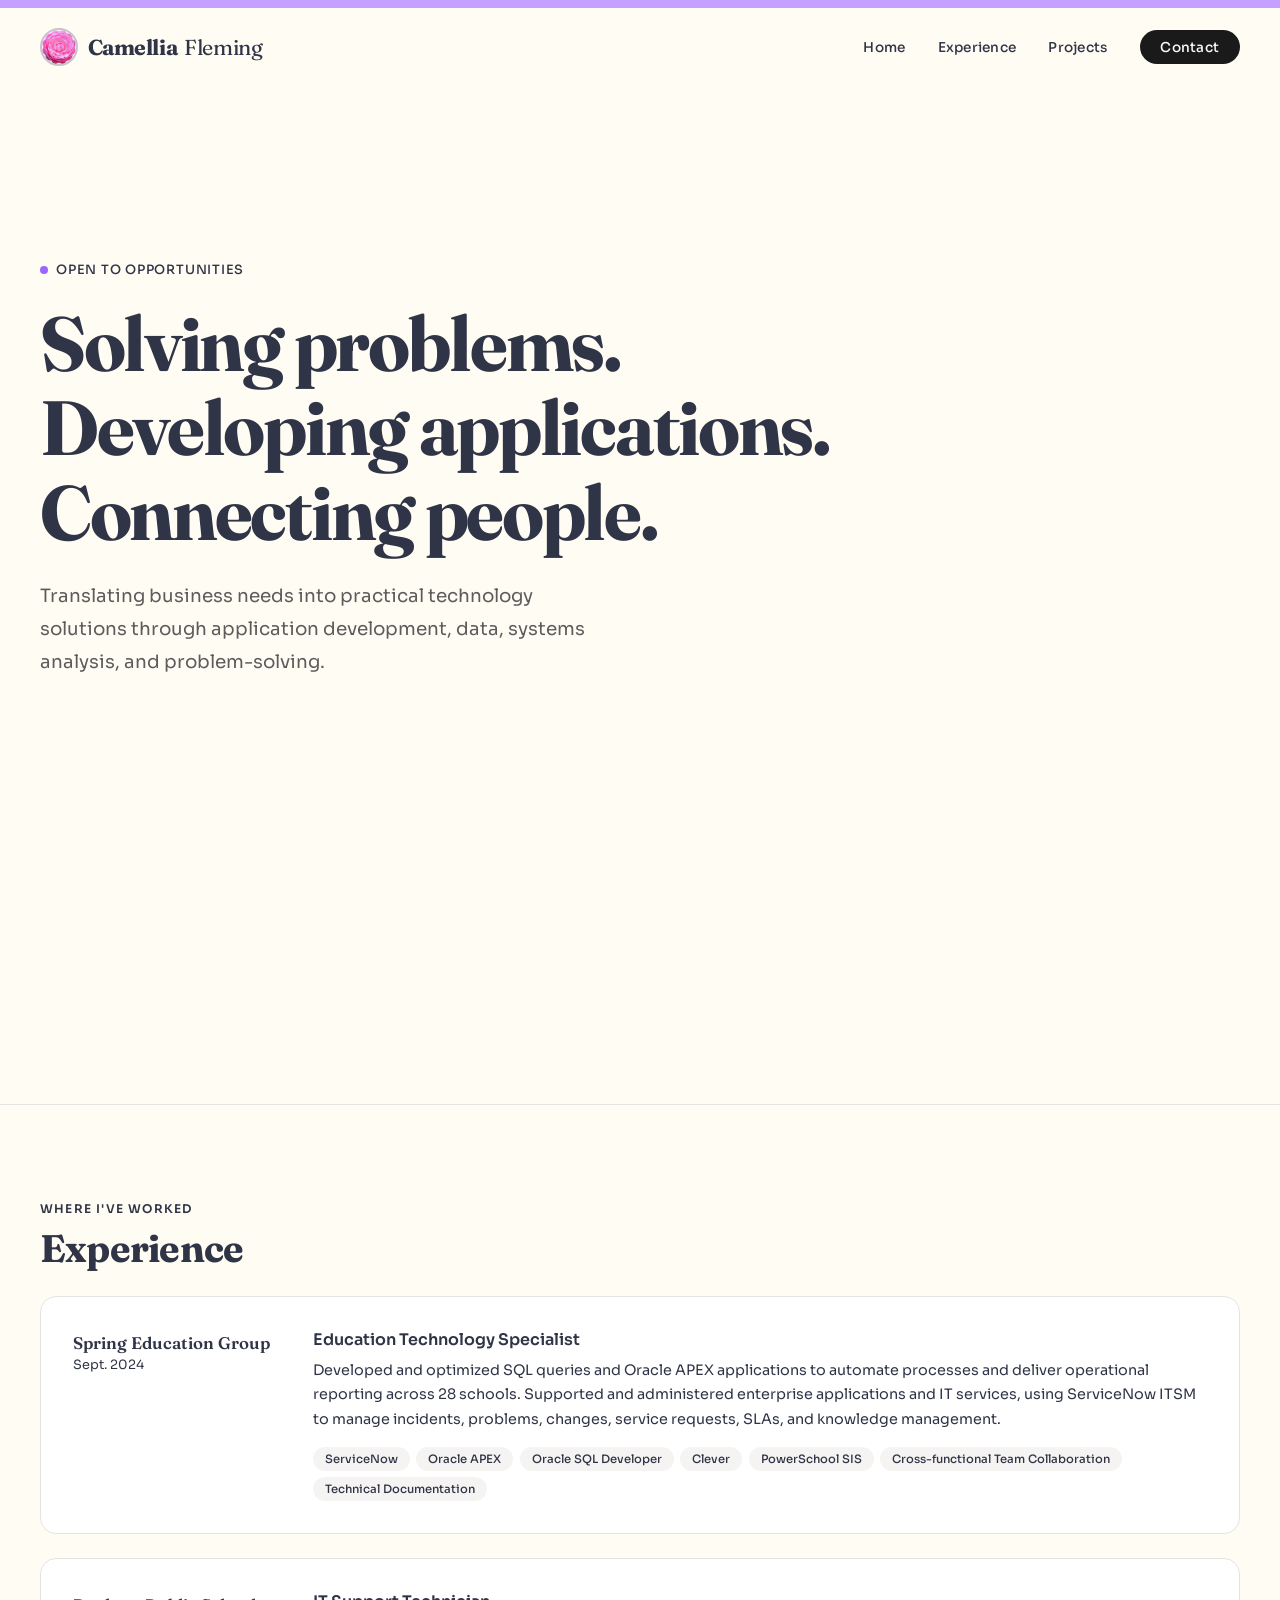
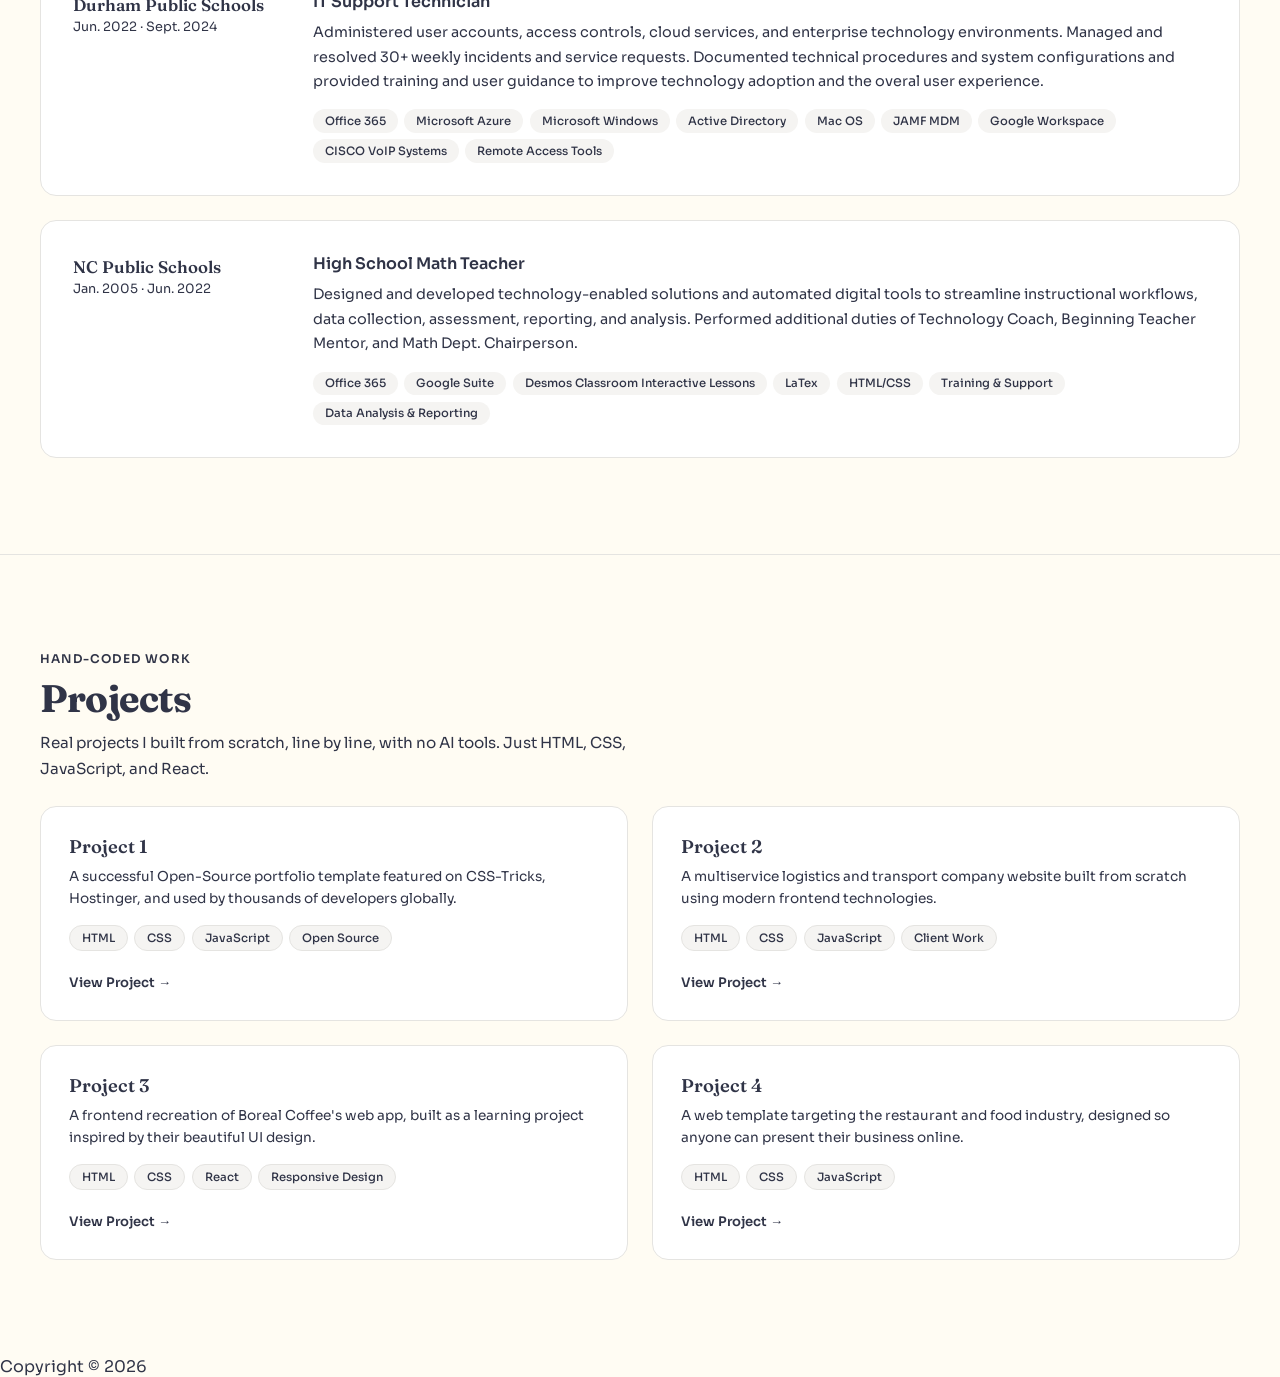
==== index.html @ 1df29368 "Rename portfolio.html to index.html" ====
<!DOCTYPE html>
<html lang="en">

<head>
    <meta charset="UTF-8">
    <title>Software Developer Portfolio</title>
    <link rel="stylesheet" href="style.css" />
    <link rel="preconnect" href="https://fonts.googleapis.com">
    <link rel="preconnect" href="https://fonts.gstatic.com" crossorigin>
    <link
        href="https://fonts.googleapis.com/css2?family=Sora:wght@300;400;500;600;700&family=Fraunces:ital,opsz,wght@0,9..144,300;0,9..144,500;0,9..144,700;1,9..144,400&display=swap"
        rel="stylesheet">
    <!--link href="https://fonts.googleapis.com/css2?family=Libre+Baskerville&display=swap" rel="stylesheet"-->
</head>

<body>
    <nav id="navbar">
        <a href="#" class="nav-icon">
            <img src="assets/images/Camellia-icon.png" alt="Camellia bloom">
            Camellia
            <span>Fleming</span>
        </a>
        <div class="nav-links" id="navLinks">
            <a href="#">Home</a>
            <a href="#experience">Experience</a>
            <a href="#projects">Projects</a>
            <a href="#contact" class="nav-cont">Contact</a>
        </div>
        <button class="nav-toggle" id="navToggle" aria-label="Toggle navigation">
            <span></span>
            <span></span>
        </button>
    </nav>

    <section class="poster">
        <div class="poster-content">
            <div class="poster-status">
                <span class="dot"></span>
                Open to Opportunities
            </div>
            <h1>Solving problems. <br>
                Developing applications.<br>
                Connecting people.</h1>
            <p class="poster-description">Translating business needs into practical technology solutions 
                through application development, data, systems analysis, and problem-solving.
            </p>
        </div>  
    </section>
    <section id="about">
    </section>
    <section id="experience">
        <div class="section-header">
            <div>
                <p class="section-label">Where I've Worked</p>
                <h2 class="section-title">Experience</h2>
            </div>
        </div>
        <div class="exp-timeline">
            <div class="exp-card reveal">
                <div class="exp-meta">
                    <span class="company">Spring Education Group</span>
                     Sept. 2024
                </div>
                <div class="exp-body">
                    <h4>Education Technology Specialist</h4>
                    <p>Developed and optimized SQL queries and Oracle APEX applications to automate processes
                    and deliver operational reporting across 28 schools. Supported and administered enterprise 
                    applications and IT services, using ServiceNow ITSM to manage incidents, problems, 
                    changes, service requests, SLAs, and knowledge management.
                    </p>
                    <div class="exp-tags">
                        <span>ServiceNow</span>
                        <span>Oracle APEX</span>
                        <span>Oracle SQL Developer</span>
                        <span>Clever</span>
                        <span>PowerSchool SIS</span>
                        <span>Cross-functional Team Collaboration</span>
                        <span>Technical Documentation</span>
                    </div>
                </div>
            </div>
            <div class="exp-card reveal">
                <div class="exp-meta">
                    <span class="company">Durham Public Schools</span>
                    Jun. 2022 · Sept. 2024
                </div>
                <div class="exp-body">
                    <h4>IT Support Technician</h4>
                    <p>Administered user accounts, access controls, cloud services, and enterprise technology
                        environments. Managed and resolved 30+ weekly incidents and service requests. Documented
                        technical procedures and system configurations and provided training and user guidance
                        to improve technology adoption and the overal user experience. 
                    </p>
                    <div class="exp-tags">
                        <span>Office 365</span>
                        <span>Microsoft Azure</span>
                        <span>Microsoft Windows</span>
                        <span>Active Directory</span>
                        <span>Mac OS</span>
                        <span>JAMF MDM</span>
                        <span>Google Workspace</span>
                        <span>CISCO VoIP Systems</span>
                        <span>Remote Access Tools</span>
                    </div>
                </div>
            </div>
            <div class="exp-card reveal">
                <div class="exp-meta">
                    <span class="company">NC Public Schools</span>
                    Jan. 2005 · Jun. 2022
                </div>
                <div class="exp-body">
                    <h4>High School Math Teacher</h4>
                    <p>Designed and developed technology-enabled solutions and automated digital tools
                        to streamline instructional workflows, data collection, assessment, reporting, 
                        and analysis. Performed additional duties of Technology Coach, Beginning Teacher Mentor, 
                        and Math Dept. Chairperson.
                    </p>
                    <div class="exp-tags">
                        <span>Office 365</span>
                        <span>Google Suite</span>
                        <span>Desmos Classroom Interactive Lessons</span>
                        <span>LaTex</span>
                        <span>HTML/CSS</span>
                        <span>Training & Support</span>
                        <span>Data Analysis & Reporting</span>
                    </div>
                </div>
            </div>
        </div>
    </section>
    <!-- PROJECTS -->
    <section id="projects">
    <div class="section-header">
        <div>
            <p class="section-label">Hand-Coded Work</p>
            <h2 class="section-title">Projects</h2>
            <p class="section-headline">Real projects I built from scratch, line by line, with no AI tools. Just HTML,
                CSS, JavaScript, and React.</p>
        </div>
    </div>
    <div class="projects-grid">
        <div class="project-card reveal">
            <div class="project-info">
                <h4>Project 1</h4>
                <p>A successful Open-Source portfolio template featured on CSS-Tricks, Hostinger, and used by thousands
                    of developers globally.</p>
                <div class="project-tags">
                    <span>HTML</span>
                    <span>CSS</span>
                    <span>JavaScript</span>
                    <span>Open Source</span>
                </div>
                <a href="https://github.com/rammcodes/dopefolio" target="_blank" class="project-link">View Project →</a>
            </div>
        </div>
        <div class="project-card reveal">
            <div class="project-info">
                <h4>Project 2</h4>
                <p>A multiservice logistics and transport company website built from scratch using modern frontend
                    technologies.</p>
                <div class="project-tags">
                    <span>HTML</span>
                    <span>CSS</span>
                    <span>JavaScript</span>
                    <span>Client Work</span>
                </div>
                <a href="https://wilsonport-web.netlify.app" target="_blank" class="project-link">View Project →</a>
            </div>
        </div>
        <div class="project-card reveal">
            <div class="project-info">
                <h4>Project 3</h4>
                <p>A frontend recreation of Boreal Coffee's web app, built as a learning project inspired by their
                    beautiful UI design.</p>
                <div class="project-tags">
                    <span>HTML</span>
                    <span>CSS</span>
                    <span>React</span>
                    <span>Responsive Design</span>
                </div>
                <a href="https://bc-clone.netlify.app" target="_blank" class="project-link">View Project →</a>
            </div>
        </div>
        <div class="project-card reveal">
            <div class="project-info">
                <h4>Project 4</h4>
                <p>A web template targeting the restaurant and food industry, designed so anyone can present their
                    business online.</p>
                <div class="project-tags">
                    <span>HTML</span>
                    <span>CSS</span>
                    <span>JavaScript</span>
                </div>
                <a href="https://fc-rest.netlify.app" target="_blank" class="project-link">View Project →</a>
            </div>
        </div>
    </div>
    </section>


    <footer>
        <p id="copyright" class="copyright text">
            Copyright &copy; 2026 <!--by The Code Magazine.-->
        </p>
    </footer>
<script src="script.js"></script>
</body>

</html>
---- style.css ----
* {
    margin: 0;
    padding: 0;
}


body {
    background-color: #fffcf3;
    color: #303447;
    font-family: 'Sora', sans-serif; 
    display: block;
}

::selection{
    background: #9966ff;
    color: #fffcf3;
}

nav {
    position: fixed;
    top: 0;
    left: 0;
    right: 0;
    z-index: 100;
    padding: 1.25rem 2.5rem;
    display: flex;
    justify-content: space-between;
    align-items: center;
    font-size: 18px;
    text-align: right;
    background: #fffcf3;
    backdrop-filter: blur(16px);
    border-top: 8px solid #c4a0ff;
    border-bottom: 1px solid transparent;
    transition: border-color 0.3s, padding 0.3s;
}

nav.scrolled {
    border-bottom-color: #c2c1bd;
    padding: 0.9rem 2.5rem;
}

.nav-icon {
    font-family: 'Fraunces', serif;
    font-weight: 700;
    font-size: 1.35rem;
    text-decoration: none;
    color: #303447;
    letter-spacing: -0.02em;
    display: flex;
    align-items: center;
    gap: 0.6rem;
}

.nav-icon img {
    width: 34px;
    height: 34px;
    border-radius: 50%;
    object-fit: cover;
    border: 2px solid #c9c1cf;
    transition: border-color 0.2s;
}

.nav-icon:hover img {
    border-color: #9966ff;
}

.nav-icon span {
    color: #303447;
    font-weight: 400;
    margin-left: -0.15rem;
}

.nav-links{
    display: flex;
    align-items: center;
    gap: 2rem;
}

.nav-links a{
    color: #303447;
    text-decoration: none;
    font-size: 0.85rem;
    font-weight: 500;
    letter-spacing: 0.02em;
    transition: color 0.2s;
}

.nav-links a:hover{
    color: #9966ff;
}

.nav-links a.nav-cont {
    background: #1A1A1A;
    color: #FAFAF9;
    padding: 0.55rem 1.3rem;
    border-radius: 100px;
    transition: transform 0.2s, box-shadow 0.2s;
}

.nav-links a.nav-cont:hover {
    color: #9966ff;
    transform: translateY(-1px);
    box-shadow: 0 4px 16px rgba(0, 0, 0, 0.15);
}

.nav-toggle {
    display: none;
    background: none;
    border: none;
    cursor: pointer;
    padding: 0.5rem;
}

.nav-toggle span {
    display: block;
    width: 22px;
    height: 2px;
    background: #1A1A1A;
    margin: 5px 0;
    transition: 0.3s;
}

.poster {
    min-height: 80vh;
    display: flex;
    align-items: center;
    padding: 8rem 2.5rem 4rem;
    max-width: 1200px;
    margin: 0 auto;
}

.poster-content {
    width: 100%;
}

.poster-status {
    display: inline-flex;
    align-items: center;
    gap: 0.5rem;
    font-size: 0.8rem;
    font-weight: 500;
    color: #303447;
    letter-spacing: 0.06em;
    text-transform: uppercase;
    margin-bottom: 1.5rem;
    opacity: 0;
    animation: fadeUp 0.6s ease forwards 0.2s;
}

.poster-status .dot {
    width: 8px;
    height: 8px;
    border-radius: 50%;
    background: #9966ff;
    animation: pulse 2s ease infinite;
}

@keyframes pulse {
    0%,
    100% {
        opacity: 1;
        transform: scale(1);
    }
    50% {
        opacity: 0.6;
        transform: scale(0.85);
    }
}


@keyframes fadeUp {
    from {
        opacity: 0;
        transform: translateY(24px);
    }

    to {
        opacity: 1;
        transform: translateY(0);
    }
}


.poster h1 {
    font-family: 'Fraunces', serif;
    font-size: clamp(2.8rem, 6vw, 5rem);
    font-weight: 700;
    line-height: 1.1;
    letter-spacing: -0.03em;
    margin-bottom: 1.5rem;
    opacity: 0;
    animation: fadeUp 0.6s ease forwards 0.35s;
}

.poster h1 .highlight {
    background: linear-gradient(135deg, #9966ff, #c4a0ff);
    -webkit-background-clip: text;
    background-clip: text;
    -webkit-text-fill-color: transparent;
}

.poster-description {
    font-size: 1.15rem;
    color: #5C5C5C;
    max-width: 580px;
    line-height: 1.8;
    margin-bottom: 2.5rem;
    opacity: 0;
    animation: fadeUp 0.6s ease forwards 0.5s;
}

.poster-actions {
    display: flex;
    gap: 1rem;
    align-items: center;
    flex-wrap: wrap;
    margin-bottom: 3rem;
    opacity: 0;
    animation: fadeUp 0.6s ease forwards 0.65s;
}

/* ---- SECTIONS ---- */
section {
    padding: 6rem 2.5rem;
    max-width: 1200px;
    margin: 0 auto;
}

.section-header {
    display: flex;
    justify-content: space-between;
    align-items: flex-end;
    margin-bottom: 1.5rem;
    flex-wrap: wrap;
    gap: 1rem;
}

.section-label {
    font-size: 0.75rem;
    font-weight: 600;
    letter-spacing: 0.1em;
    text-transform: uppercase;
    color: #303447;
    margin-bottom: 0.5rem;
}

.section-title {
    font-family: 'Fraunces', serif;
    font-size: clamp(1.8rem, 3vw, 2.5rem);
    font-weight: 700;
    letter-spacing: -0.02em;
}

.section-headline {
    font-size: 0.95rem;
    color: #303447;
    max-width: 600px;
    line-height: 1.7;
    margin-top: 0.5rem;
}

/* ---- EXPERIENCE ---- */
#experience {
    border-top: 1px solid #E5E4E1;
}

.exp-timeline {
    display: flex;
    flex-direction: column;
    gap: 1.5rem;
}

.exp-card {
    display: grid;
    grid-template-columns: 200px 1fr;
    gap: 2.5rem;
    padding: 2rem;
    border-radius: 16px;
    border: 1px solid #E5E4E1;
    background: #FFFFFF;
    transition: border-color 0.3s, transform 0.2s;
}

.exp-card:hover {
    border-color: #9966ff;
    transform: translateY(-2px);
}

.exp-meta {
    font-size: 0.8rem;
    color: #303447;
    padding-top: 0.25rem;
}

.exp-meta .company {
    font-family: 'Fraunces', serif;
    font-weight: 600;
    font-size: 1.05rem;
    color: var(--text);
    display: block;
    margin-bottom: 0.25rem;
}

.exp-body h4 {
    font-weight: 600;
    font-size: 1rem;
    margin-bottom: 0.5rem;
}

.exp-body p {
    font-size: 0.9rem;
    color: #303447;
    line-height: 1.7;
}

.exp-tags {
    display: flex;
    gap: 0.4rem;
    margin-top: 1rem;
    flex-wrap: wrap;
}

.exp-tags span {
    padding: 0.3rem 0.75rem;
    border-radius: 100px;
    background: #f5f4f2;
    font-size: 0.72rem;
    font-weight: 500;
}

/* ---- PROJECTS ---- */
#projects {
    border-top: 1px solid #E5E4E1;
}

.projects-grid {
    display: grid;
    grid-template-columns: repeat(2, 1fr);
    gap: 1.5rem;
}

.project-card {
    border: 1px solid #E5E4E1;
    border-radius: 16px;
    background: #FFFFFF;
    transition: border-color 0.3s, transform 0.2s;
}

.project-card:hover {
    border-color: #9966ff;
    transform: translateY(-3px);
}

.project-info {
    padding: 1.75rem;
}

.project-info h4 {
    font-family: 'Fraunces', serif;
    font-weight: 600;
    font-size: 1.15rem;
    margin-bottom: 0.5rem;
}

.project-info p {
    font-size: 0.85rem;
    color: #303447;
    line-height: 1.6;
    margin-bottom: 1rem;
}

.project-tags {
    display: flex;
    flex-wrap: wrap;
    gap: 0.4rem;
    margin-bottom: 1.25rem;
}

.project-tags span {
    padding: 0.3rem 0.75rem;
    border-radius: 100px;
    background: #F5F4F2;
    font-size: 0.72rem;
    font-weight: 500;
    border: 1px solid #E5E4E1;
}

.project-link {
    display: inline-flex;
    align-items: center;
    gap: 0.35rem;
    font-size: 0.82rem;
    font-weight: 600;
    color: #303447;
    text-decoration: none;
    transition: gap 0.2s;
}

.project-link:hover {
    gap: 0.6rem;
}

#copyright {
    font-size: 16px;
}
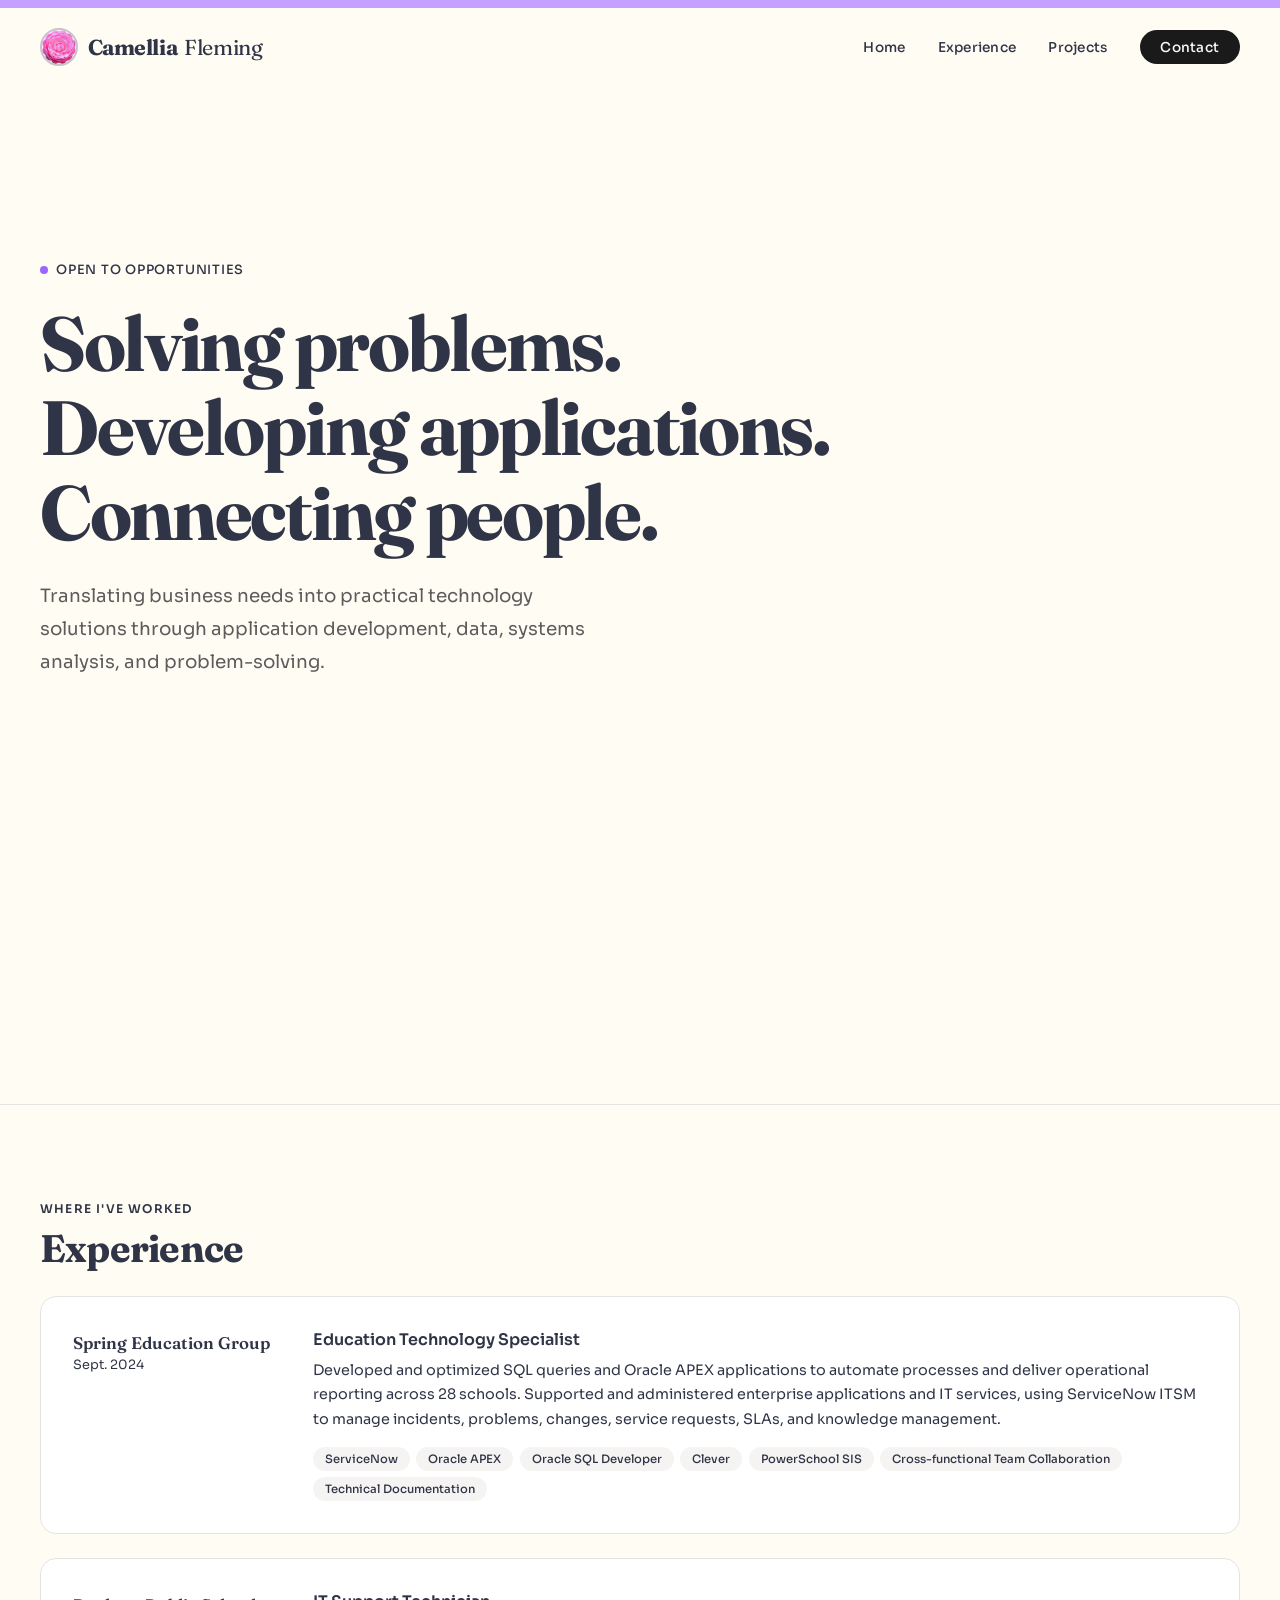
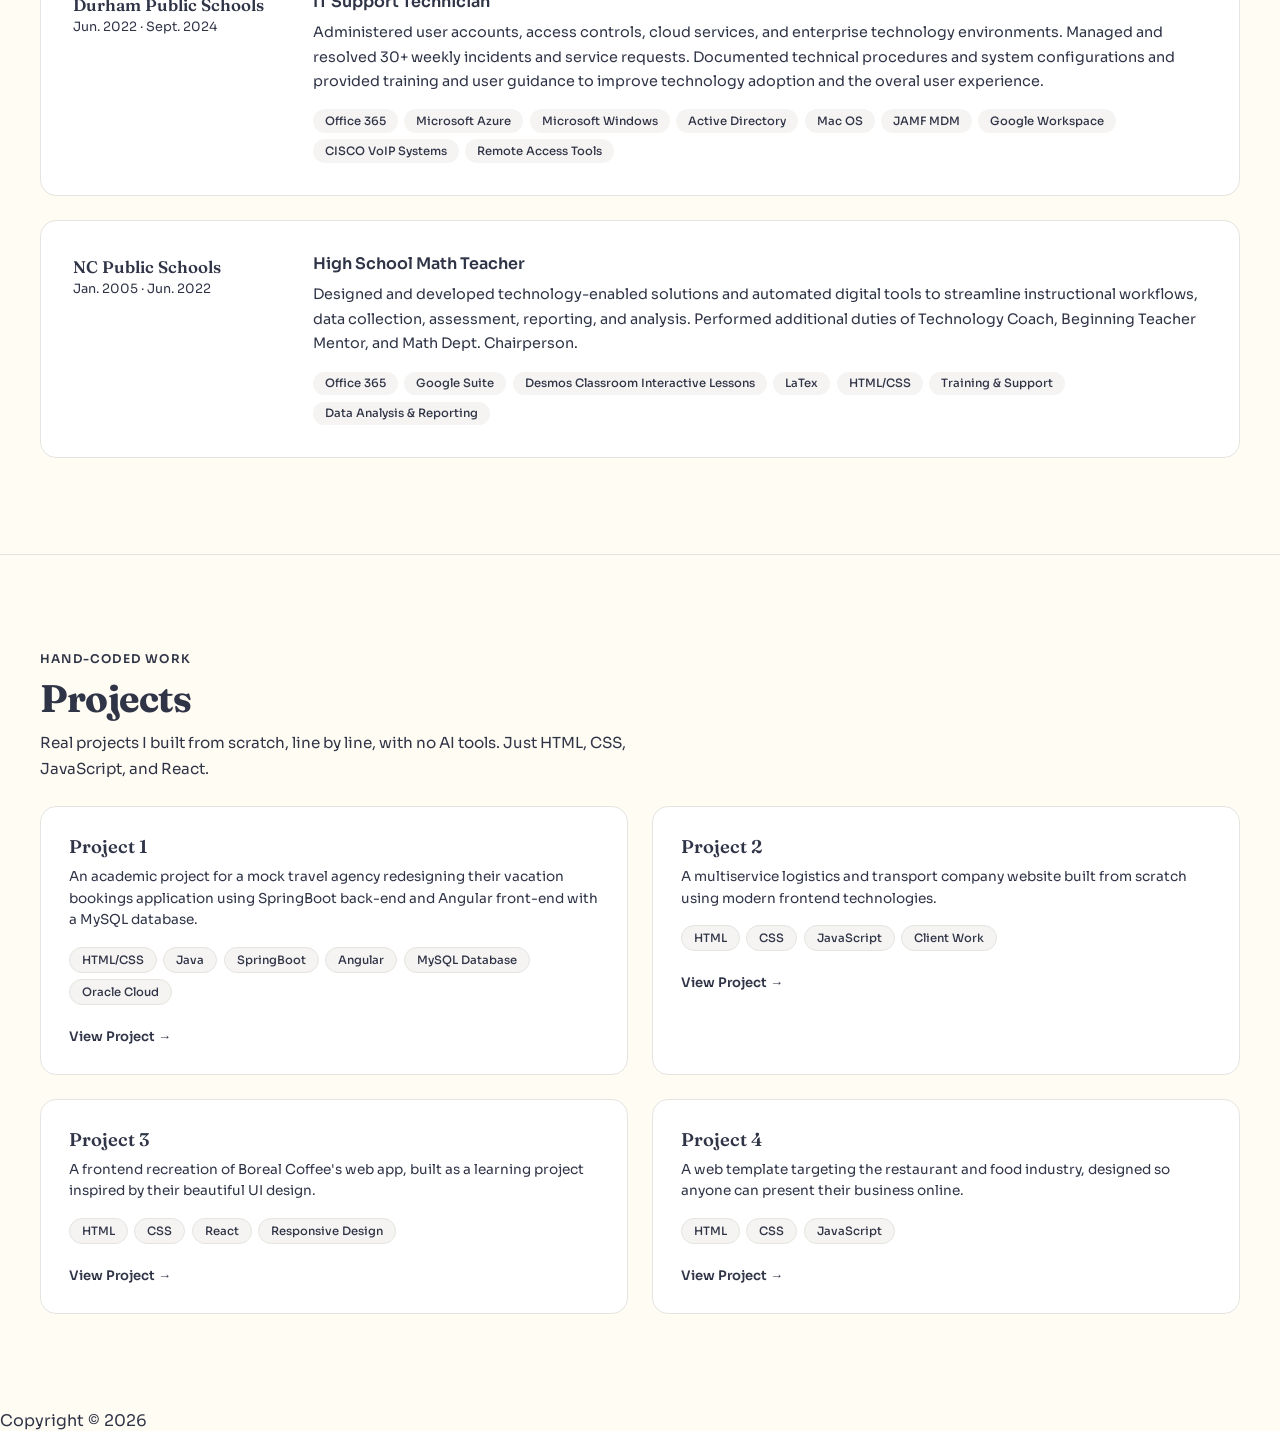
==== commit 0ed0363b: "Update project description and tags in index.html" ====
--- a/index.html
+++ b/index.html
@@ -143,13 +143,12 @@
         <div class="project-card reveal">
             <div class="project-info">
                 <h4>Project 1</h4>
-                <p>A successful Open-Source portfolio template featured on CSS-Tricks, Hostinger, and used by thousands
-                    of developers globally.</p>
-                <div class="project-tags">
-                    <span>HTML</span>
-                    <span>CSS</span>
-                    <span>JavaScript</span>
-                    <span>Open Source</span>
+                <p>An academic project for a mock travel agency redesigning their vacation bookings application using SpringBoot
+                    back-end and Angular front-end with a MySQL database.</p>
+                <div class="project-tags">
+                    <span>HTML/CSS</span><span>Java</span>
+                    <span>SpringBoot</span><span>Angular</span>
+                    <span>MySQL Database</span><span>Oracle Cloud</span>
                 </div>
                 <a href="https://github.com/rammcodes/dopefolio" target="_blank" class="project-link">View Project →</a>
             </div>
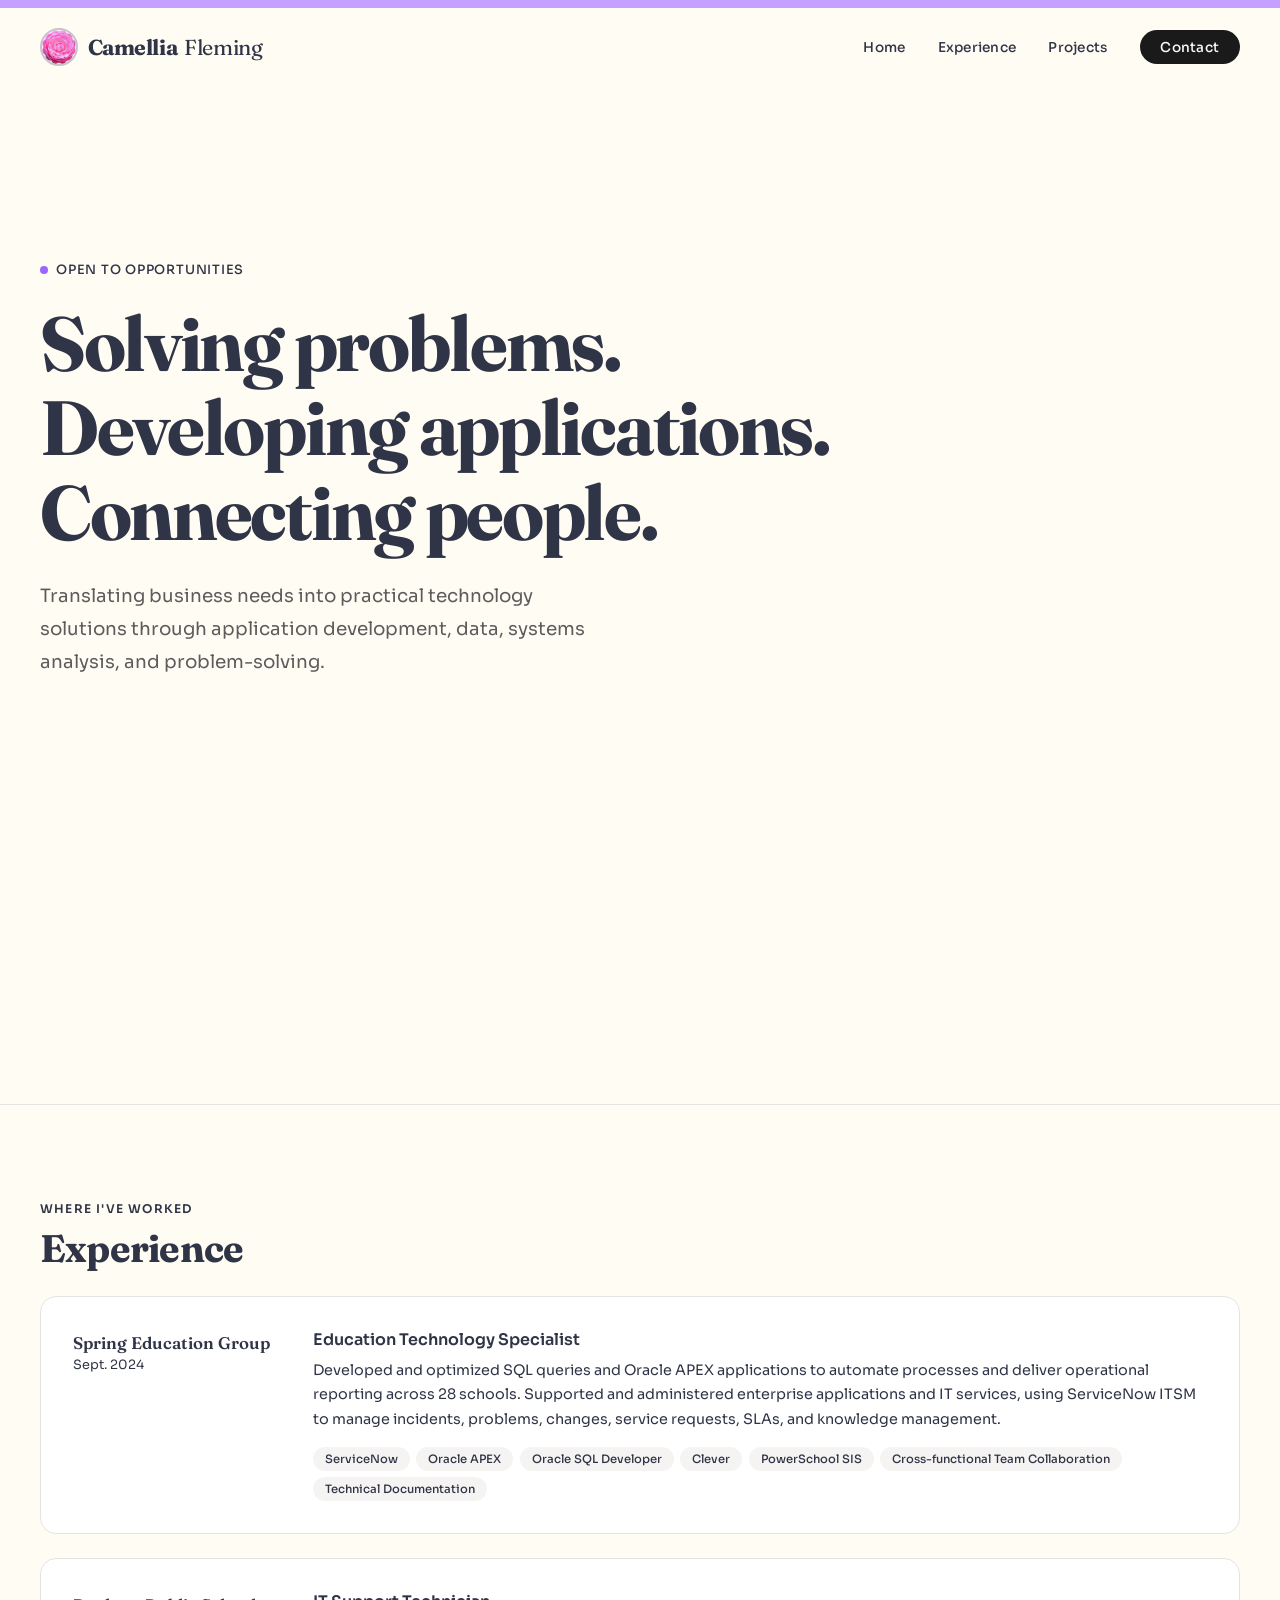
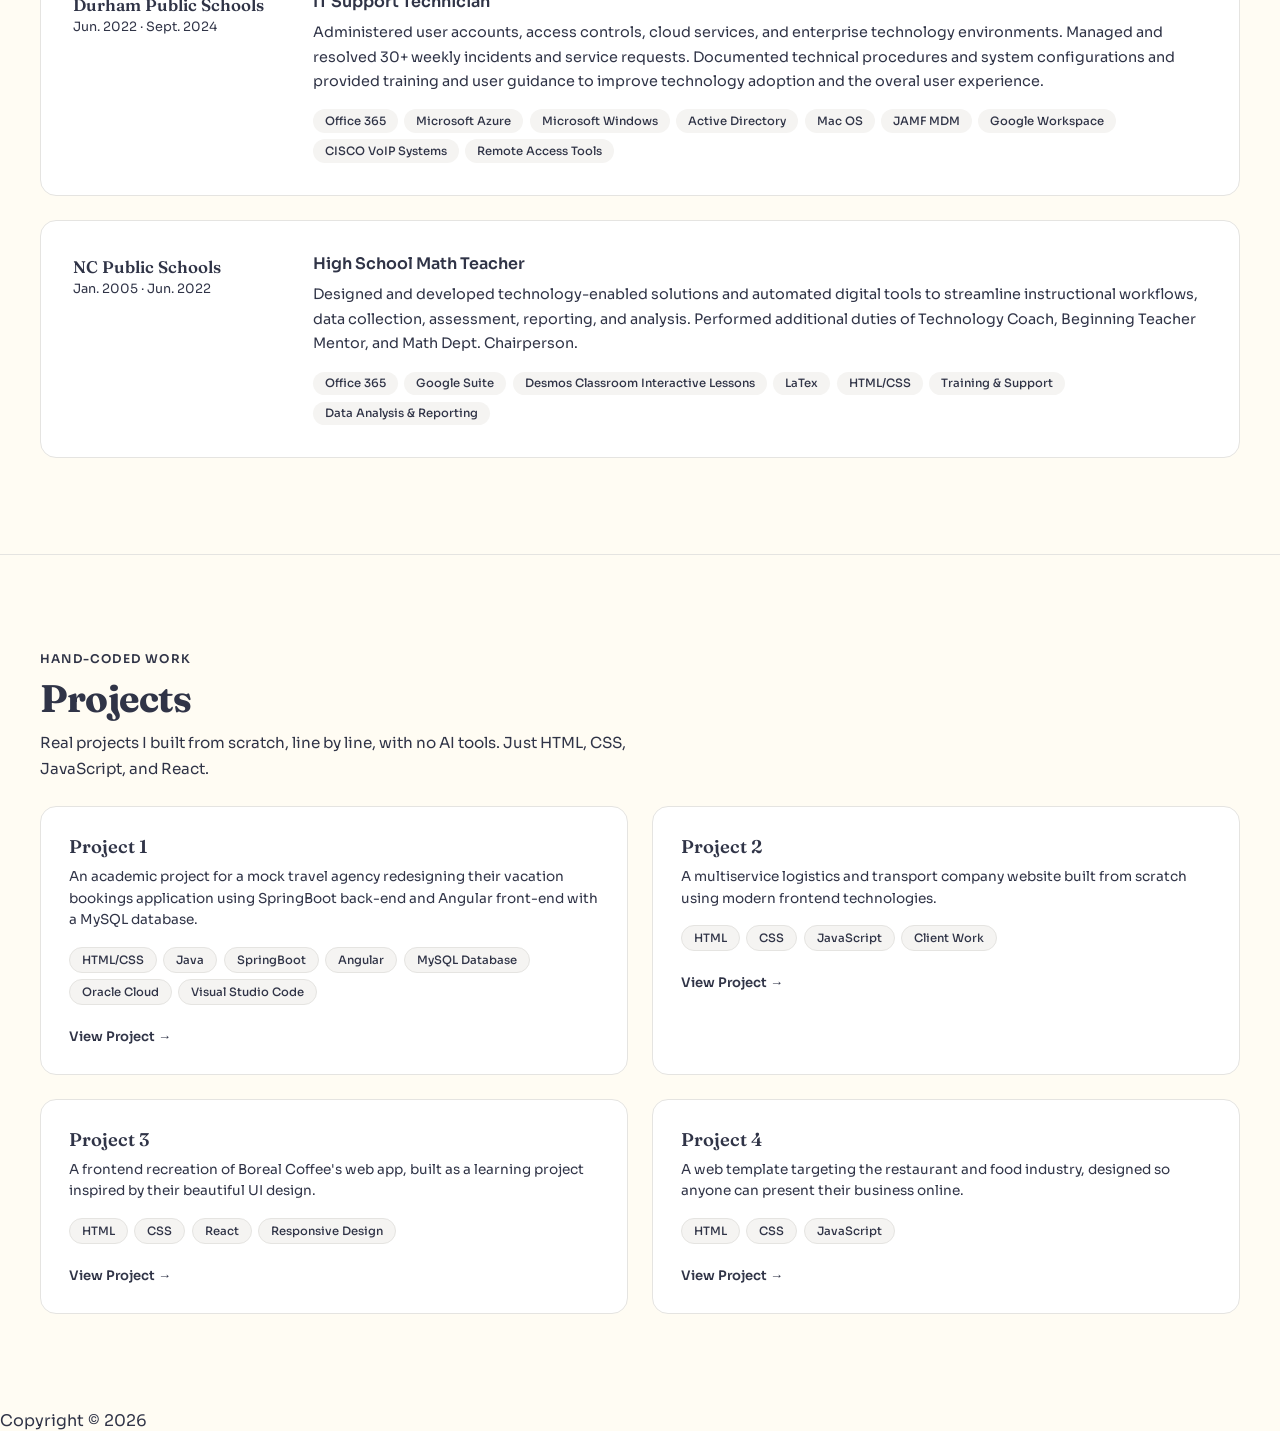
==== commit 291fe6b5: "Add 'Visual Studio Code' tag to project tags" ====
--- a/index.html
+++ b/index.html
@@ -149,6 +149,7 @@
                     <span>HTML/CSS</span><span>Java</span>
                     <span>SpringBoot</span><span>Angular</span>
                     <span>MySQL Database</span><span>Oracle Cloud</span>
+                    <span>Visual Studio Code</span>
                 </div>
                 <a href="https://github.com/rammcodes/dopefolio" target="_blank" class="project-link">View Project →</a>
             </div>
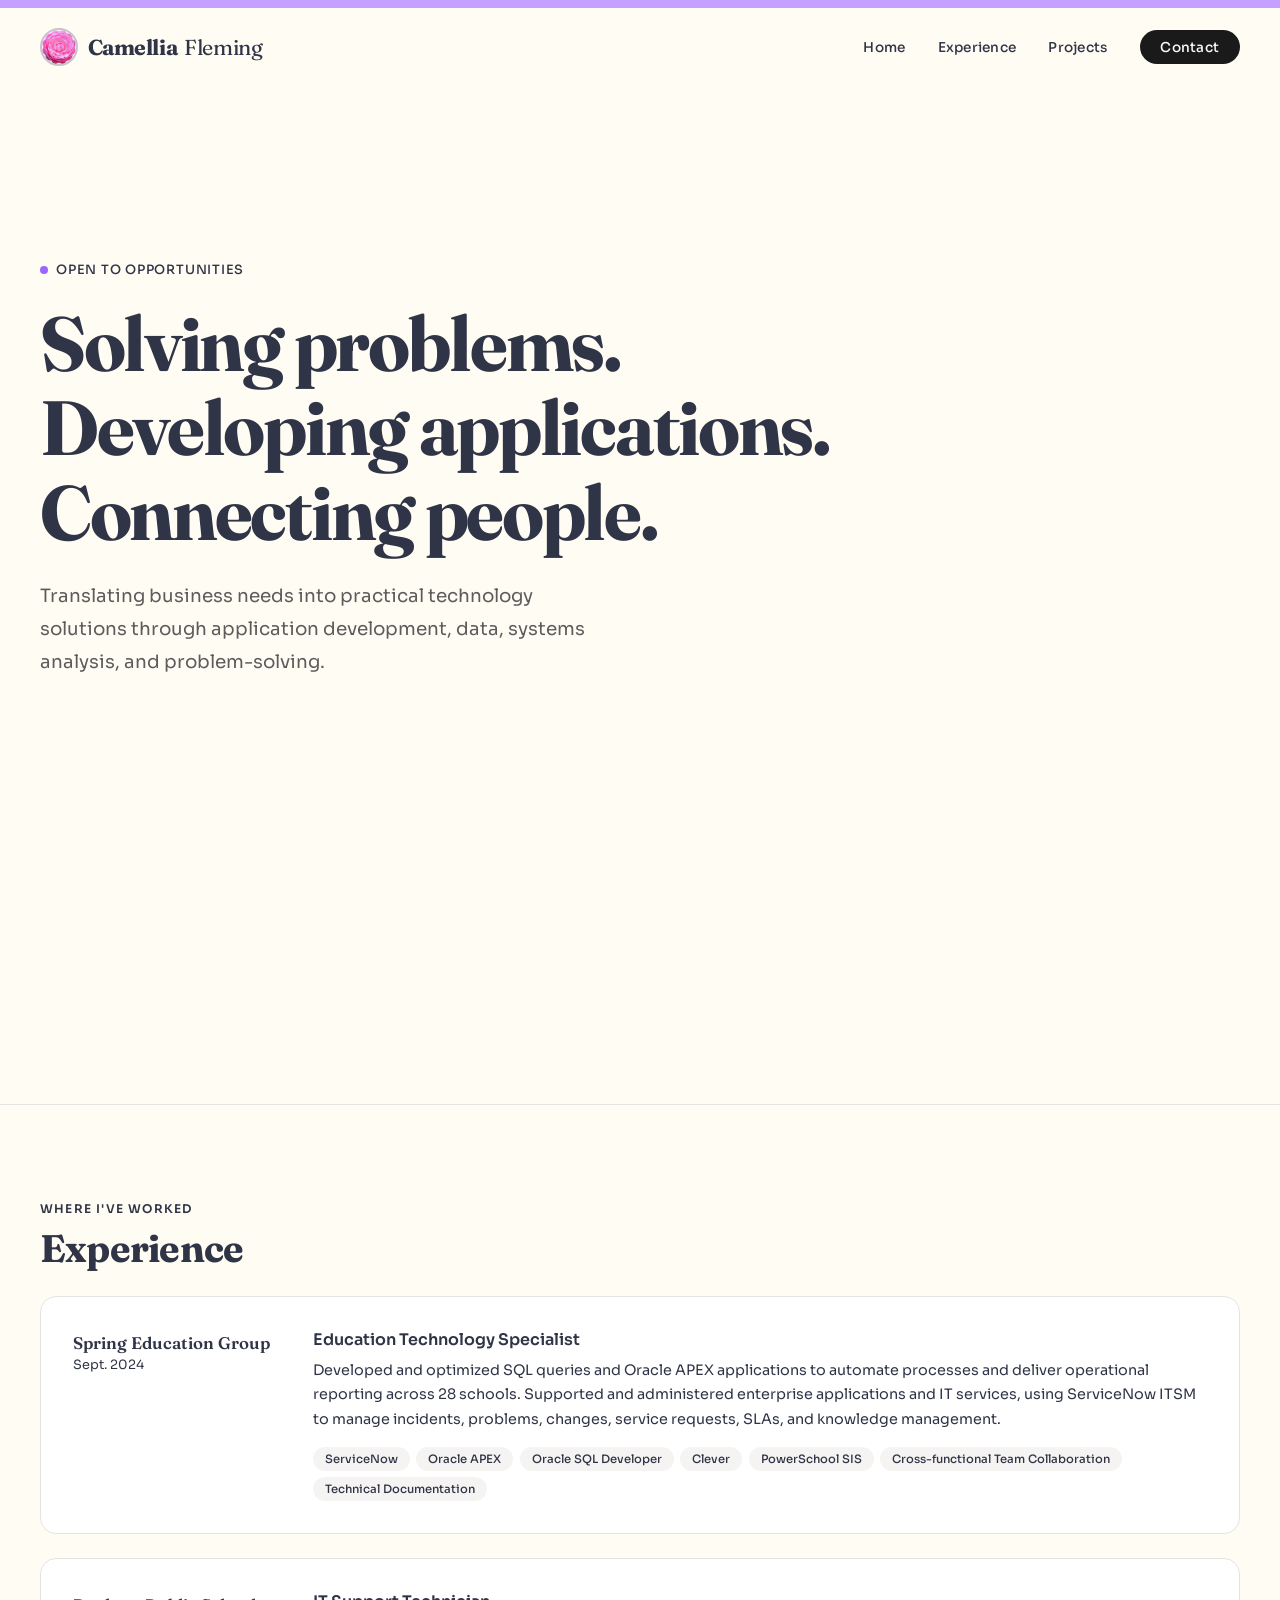
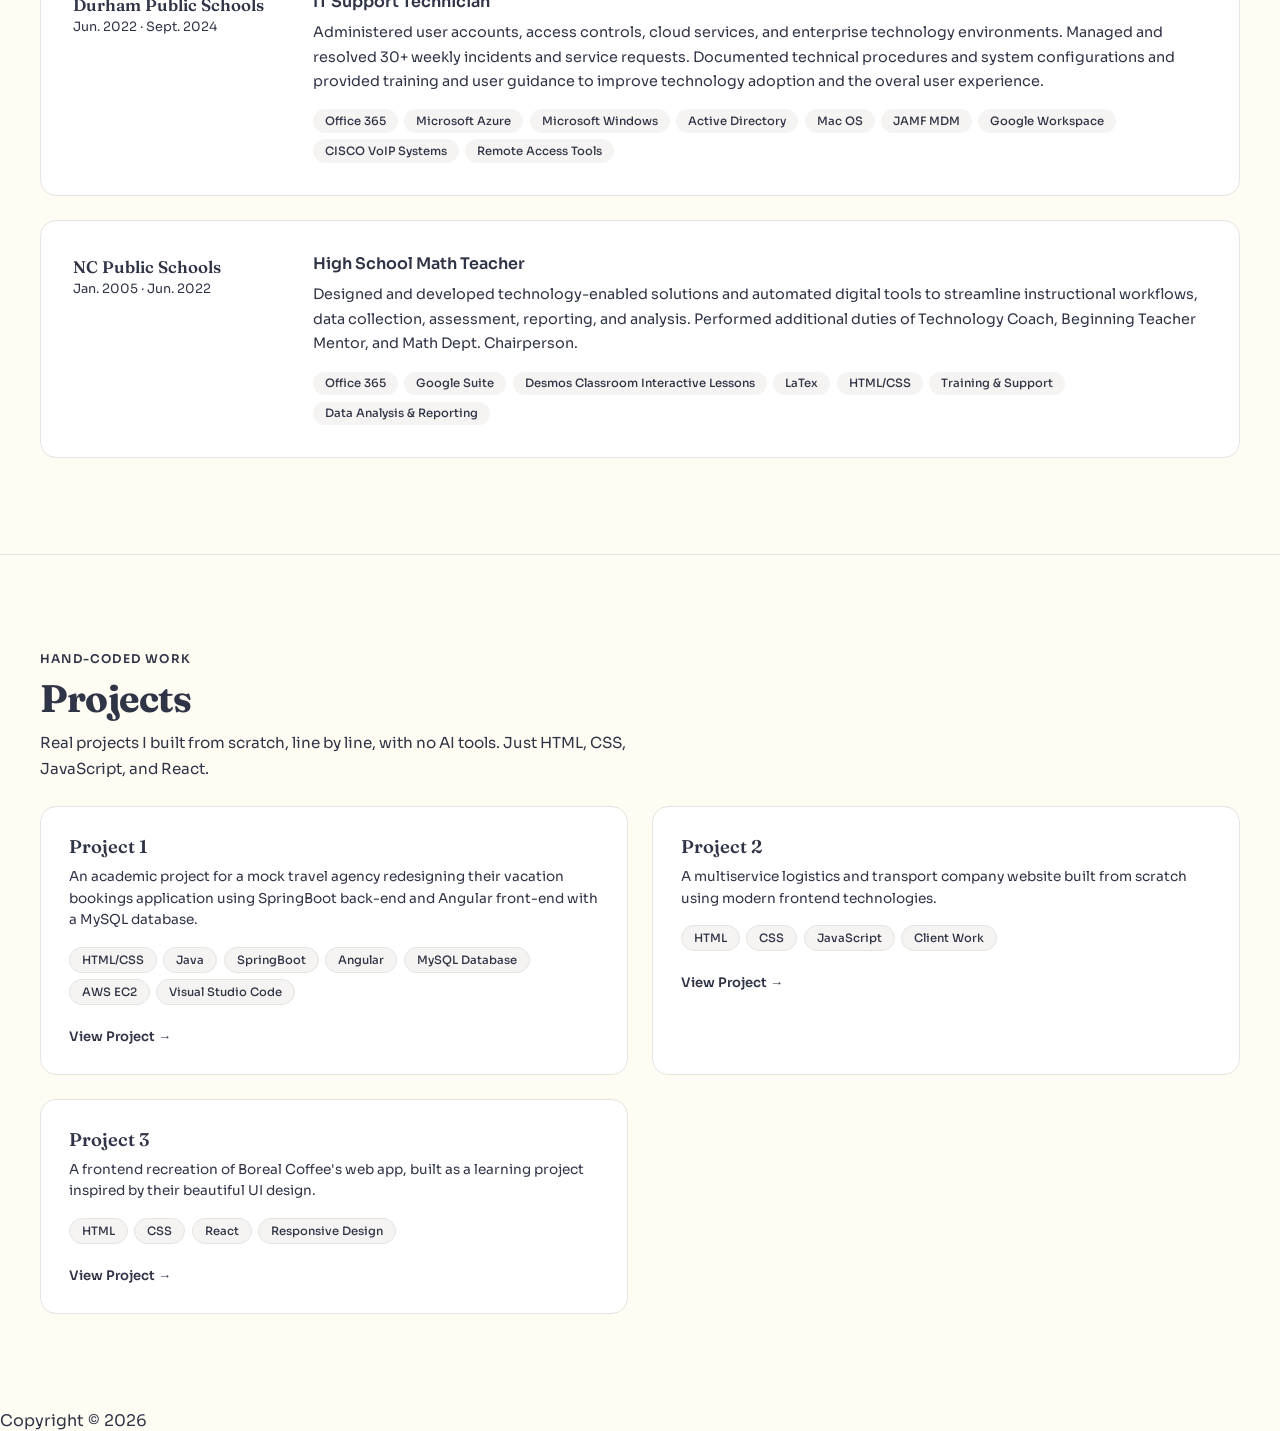
==== commit 14b2a935: "Update project links and tags in index.html" ====
--- a/index.html
+++ b/index.html
@@ -148,10 +148,10 @@
                 <div class="project-tags">
                     <span>HTML/CSS</span><span>Java</span>
                     <span>SpringBoot</span><span>Angular</span>
-                    <span>MySQL Database</span><span>Oracle Cloud</span>
+                    <span>MySQL Database</span><span>AWS EC2</span>
                     <span>Visual Studio Code</span>
                 </div>
-                <a href="https://github.com/rammcodes/dopefolio" target="_blank" class="project-link">View Project →</a>
+                <a href="http://ecommerce.camelliafleming.com" target="_blank" class="project-link">View Project →</a>
             </div>
         </div>
         <div class="project-card reveal">
@@ -182,6 +182,7 @@
                 <a href="https://bc-clone.netlify.app" target="_blank" class="project-link">View Project →</a>
             </div>
         </div>
+        <!--
         <div class="project-card reveal">
             <div class="project-info">
                 <h4>Project 4</h4>
@@ -195,6 +196,7 @@
                 <a href="https://fc-rest.netlify.app" target="_blank" class="project-link">View Project →</a>
             </div>
         </div>
+        -->
     </div>
     </section>
 
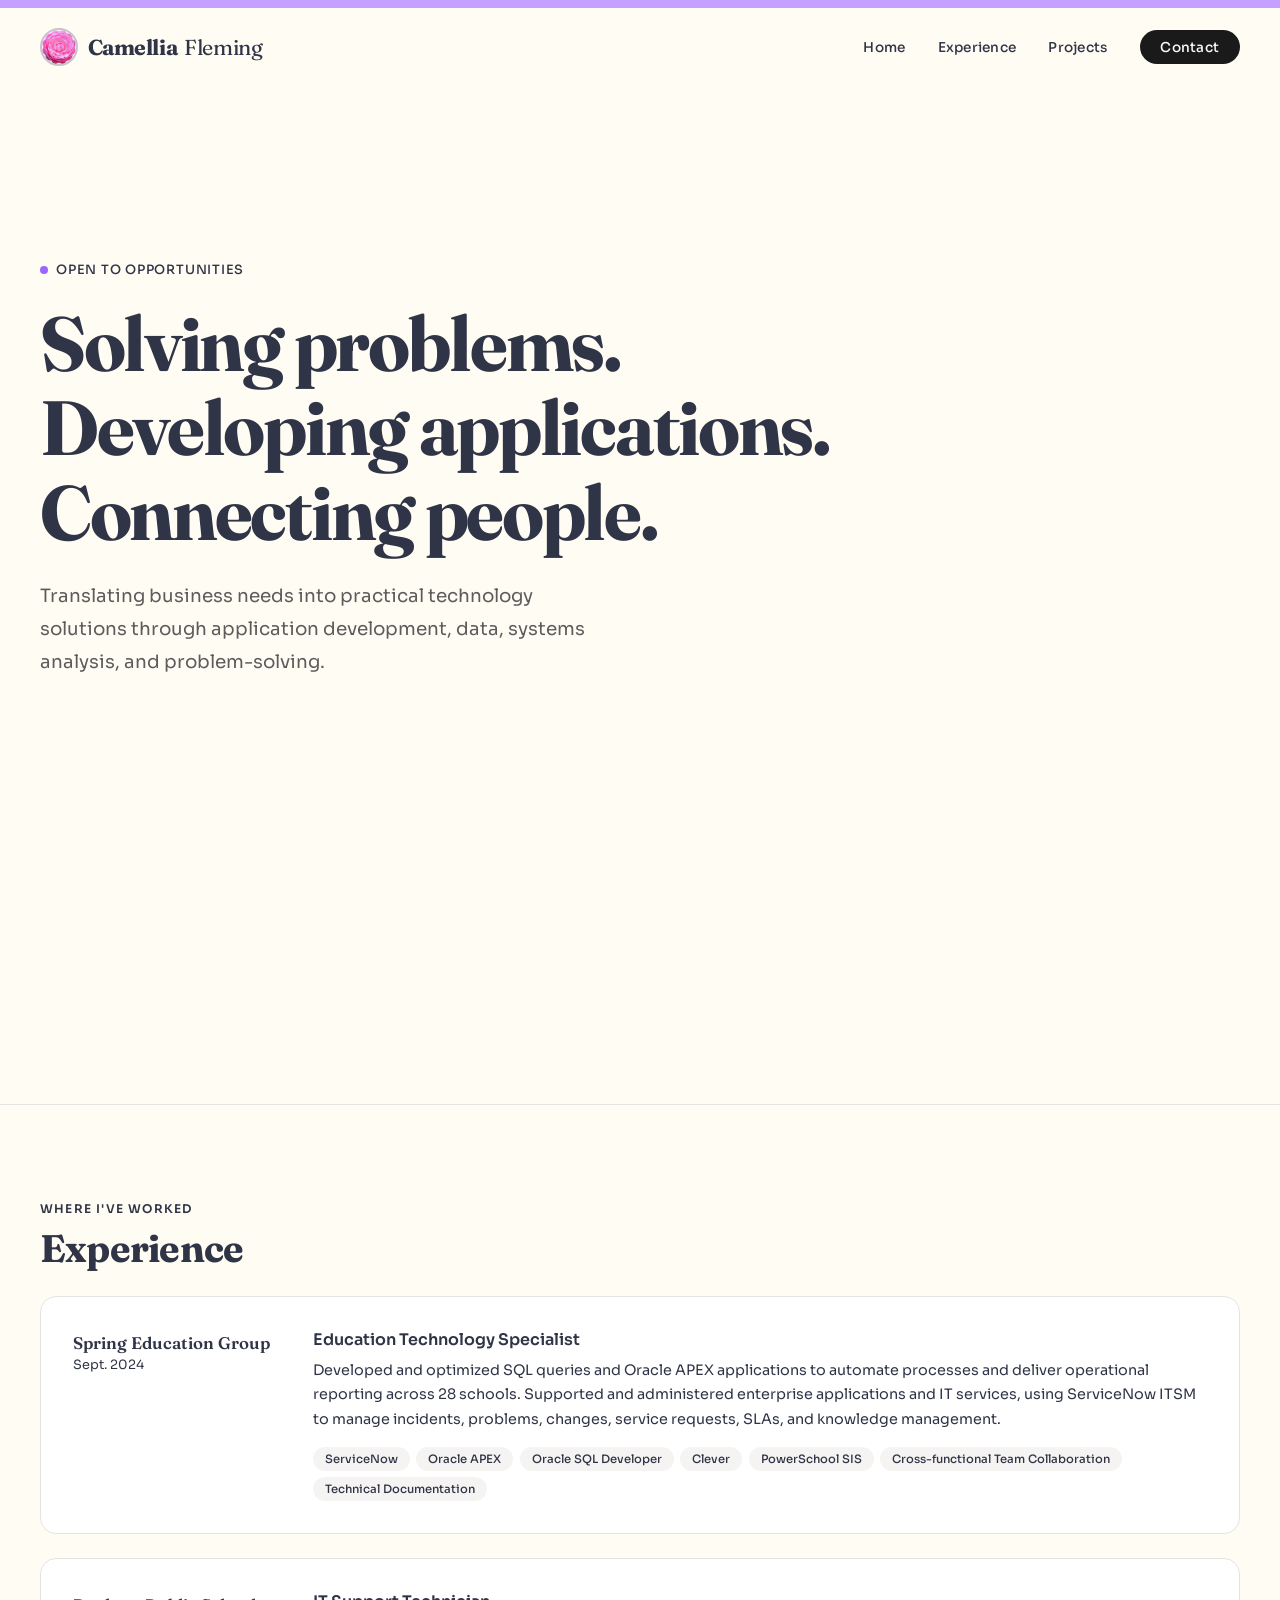
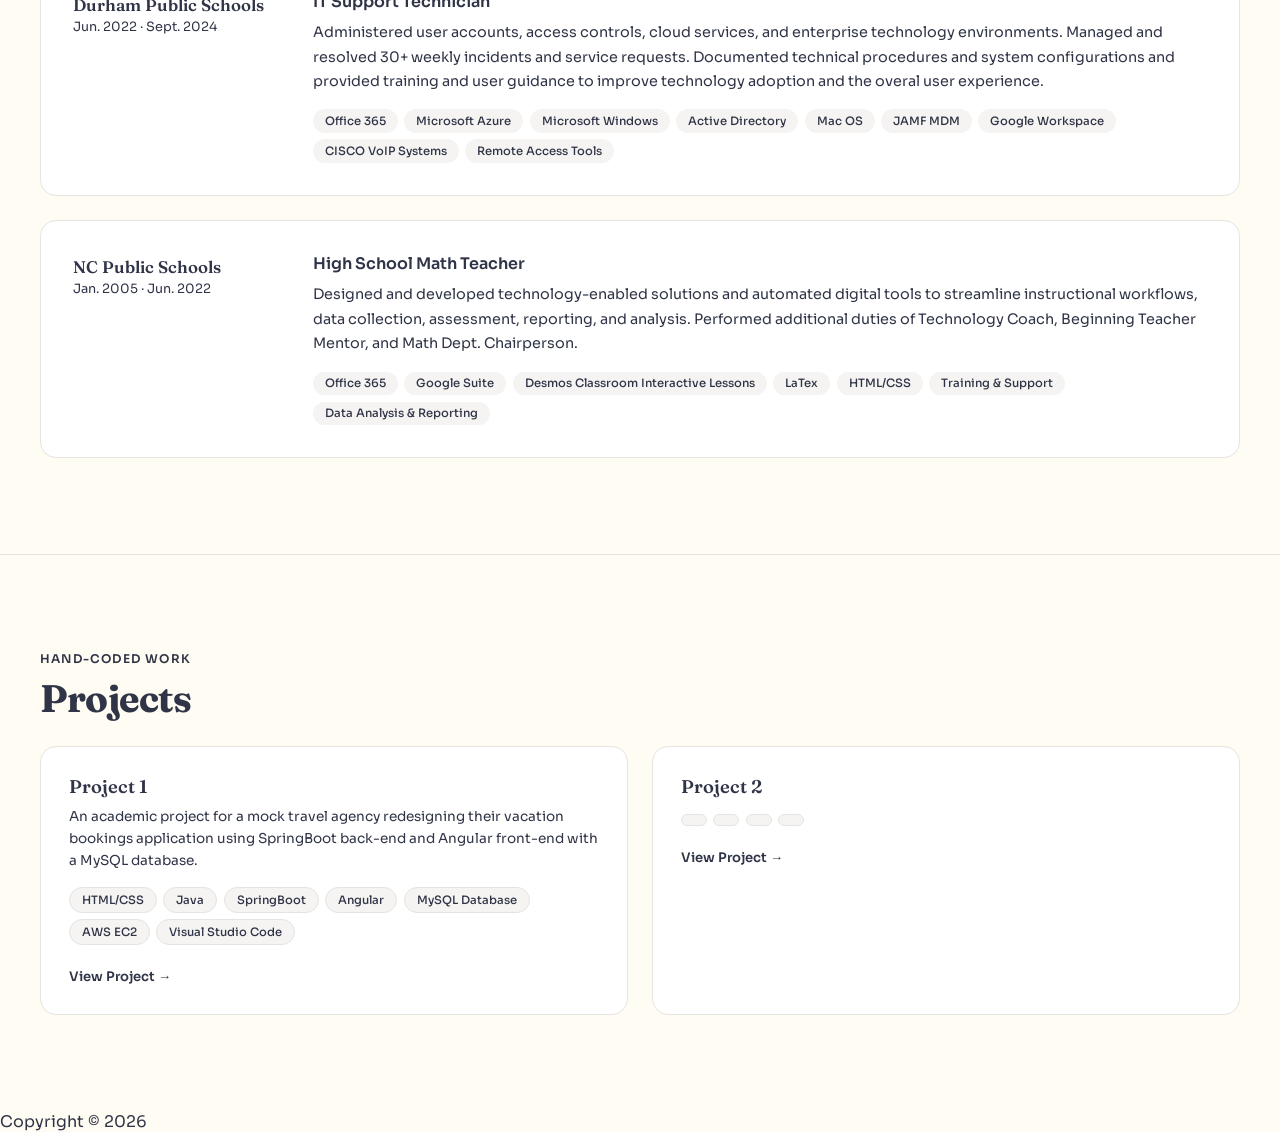
==== commit 1837c5b2: "Clean up project details in index.html Removed project descriptions and tags from Project 2." ====
--- a/index.html
+++ b/index.html
@@ -135,8 +135,10 @@
         <div>
             <p class="section-label">Hand-Coded Work</p>
             <h2 class="section-title">Projects</h2>
+            <!--
             <p class="section-headline">Real projects I built from scratch, line by line, with no AI tools. Just HTML,
                 CSS, JavaScript, and React.</p>
+            -->
         </div>
     </div>
     <div class="projects-grid">
@@ -157,17 +159,17 @@
         <div class="project-card reveal">
             <div class="project-info">
                 <h4>Project 2</h4>
-                <p>A multiservice logistics and transport company website built from scratch using modern frontend
-                    technologies.</p>
-                <div class="project-tags">
-                    <span>HTML</span>
-                    <span>CSS</span>
-                    <span>JavaScript</span>
-                    <span>Client Work</span>
-                </div>
-                <a href="https://wilsonport-web.netlify.app" target="_blank" class="project-link">View Project →</a>
-            </div>
-        </div>
+                <p></p>
+                <div class="project-tags">
+                    <span></span>
+                    <span></span>
+                    <span></span>
+                    <span></span>
+                </div>
+                <a href="" target="_blank" class="project-link">View Project →</a>
+            </div>
+        </div>
+        <!--
         <div class="project-card reveal">
             <div class="project-info">
                 <h4>Project 3</h4>
@@ -182,7 +184,6 @@
                 <a href="https://bc-clone.netlify.app" target="_blank" class="project-link">View Project →</a>
             </div>
         </div>
-        <!--
         <div class="project-card reveal">
             <div class="project-info">
                 <h4>Project 4</h4>
